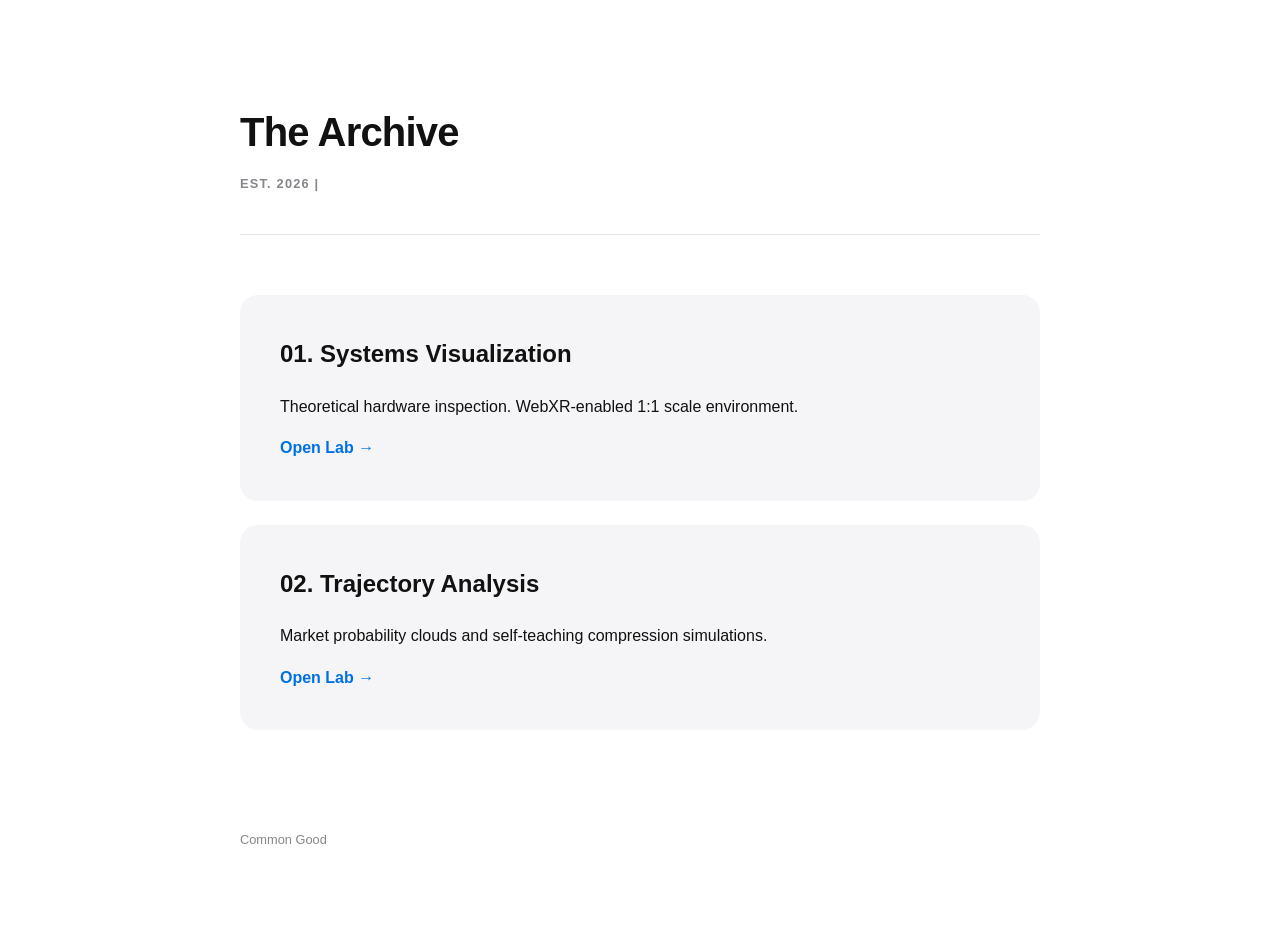
==== index.html @ 5156151f "UFT Recon - USMC Style" ====
<!DOCTYPE html>
<html lang="en">
<head>
    <meta charset="UTF-8">
    <meta name="viewport" content="width=device-width, initial-scale=1.0">
    <title>The Archive</title>
    <style>
        :root { --bg: #ffffff; --text: #111111; --subtle: #f5f5f7; --accent: #0071e3; --border: #e5e5e5; }
        body { background: var(--bg); color: var(--text); font-family: -apple-system, sans-serif; margin: 0; padding: 0; line-height: 1.6; }
        .container { max-width: 800px; margin: auto; padding: 100px 20px; }
        header { border-bottom: 1px solid var(--border); padding-bottom: 40px; margin-bottom: 60px; }
        h1 { font-size: 2.5rem; letter-spacing: -0.02em; margin: 0; }
        .meta { color: #86868b; font-size: 0.8rem; font-weight: 600; text-transform: uppercase; letter-spacing: 1.2px; margin-top: 10px; }
        .card { background: var(--subtle); padding: 40px; border-radius: 18px; margin-bottom: 24px; transition: 0.2s; text-decoration: none; display: block; color: inherit; }
        .card:hover { transform: scale(1.01); background: #f0f0f2; }
        h2 { margin-top: 0; font-size: 1.5rem; }
        .cta { color: var(--accent); font-weight: 600; text-decoration: none; }
    </style>
</head>
<body>
    <div class="container">
        <header>
            <h1>The Archive</h1>
            <div class="meta">EST. 2026 | </div>
        </header>

        <a href="model.html" class="card">
            <h2>01. Systems Visualization</h2>
            <p>Theoretical hardware inspection. WebXR-enabled 1:1 scale environment.</p>
            <span class="cta">Open Lab →</span>
        </a>

        <a href="chart.html" class="card">
            <h2>02. Trajectory Analysis</h2>
            <p>Market probability clouds and self-teaching compression simulations.</p>
            <span class="cta">Open Lab →</span>
        </a>

        <footer style="margin-top: 100px; color: #86868b; font-size: 0.8rem;">
            Common Good
        </footer>
    </div>
</body>
</html>
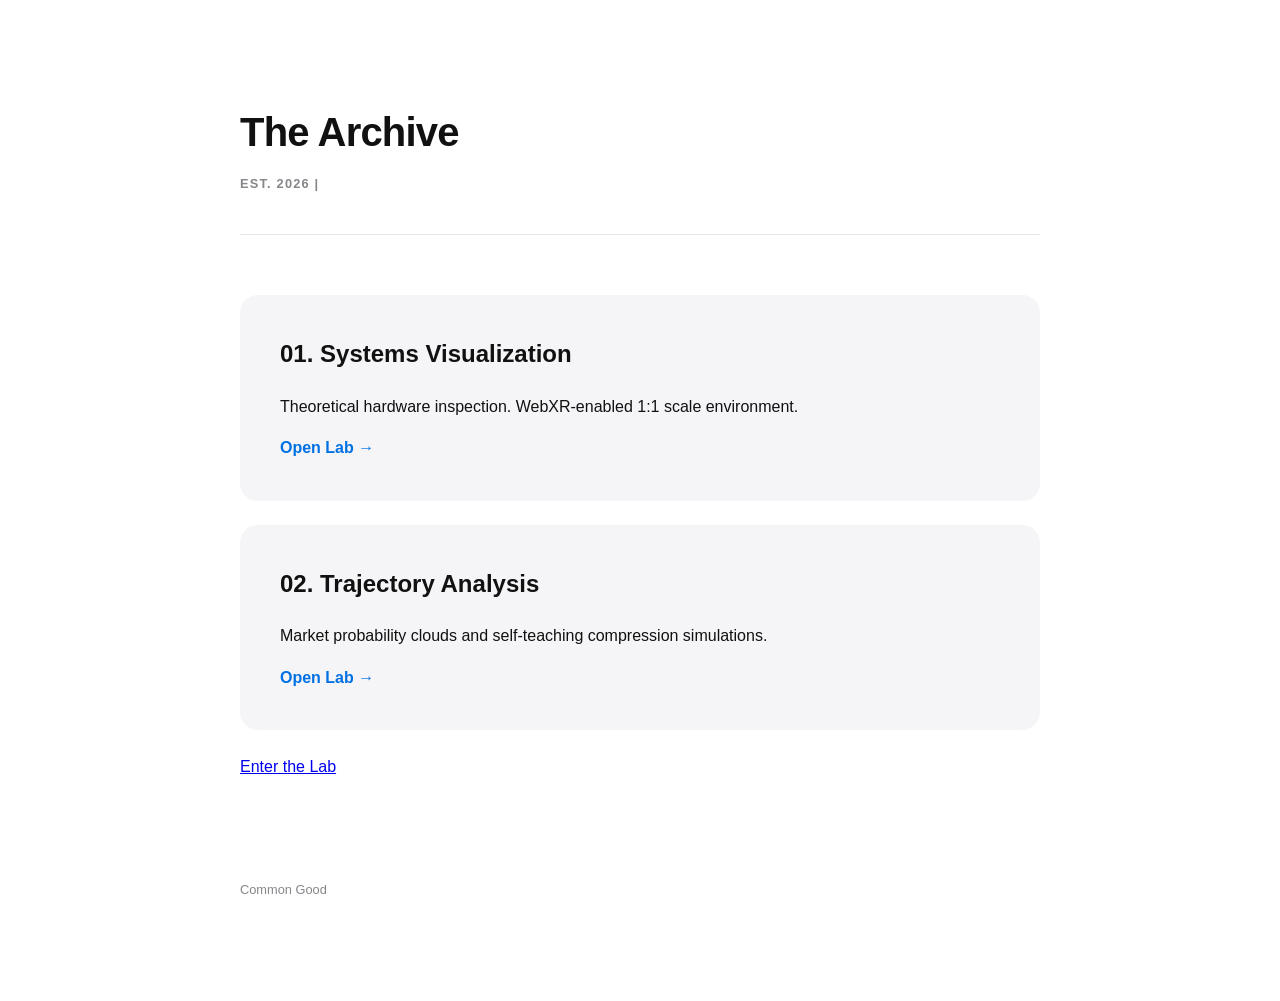
==== commit 301553f2: "Integrated Savannah Protocol and Relational Safety" ====
--- a/index.html
+++ b/index.html
@@ -24,7 +24,7 @@
             <div class="meta">EST. 2026 | </div>
         </header>
 
-        <a href="model.html" class="card">
+         <a href="model.html" class="card">
             <h2>01. Systems Visualization</h2>
             <p>Theoretical hardware inspection. WebXR-enabled 1:1 scale environment.</p>
             <span class="cta">Open Lab →</span>
@@ -36,6 +36,8 @@
             <span class="cta">Open Lab →</span>
         </a>
 
+        <a href="lab.html">Enter the Lab</a>
+
         <footer style="margin-top: 100px; color: #86868b; font-size: 0.8rem;">
             Common Good
         </footer>
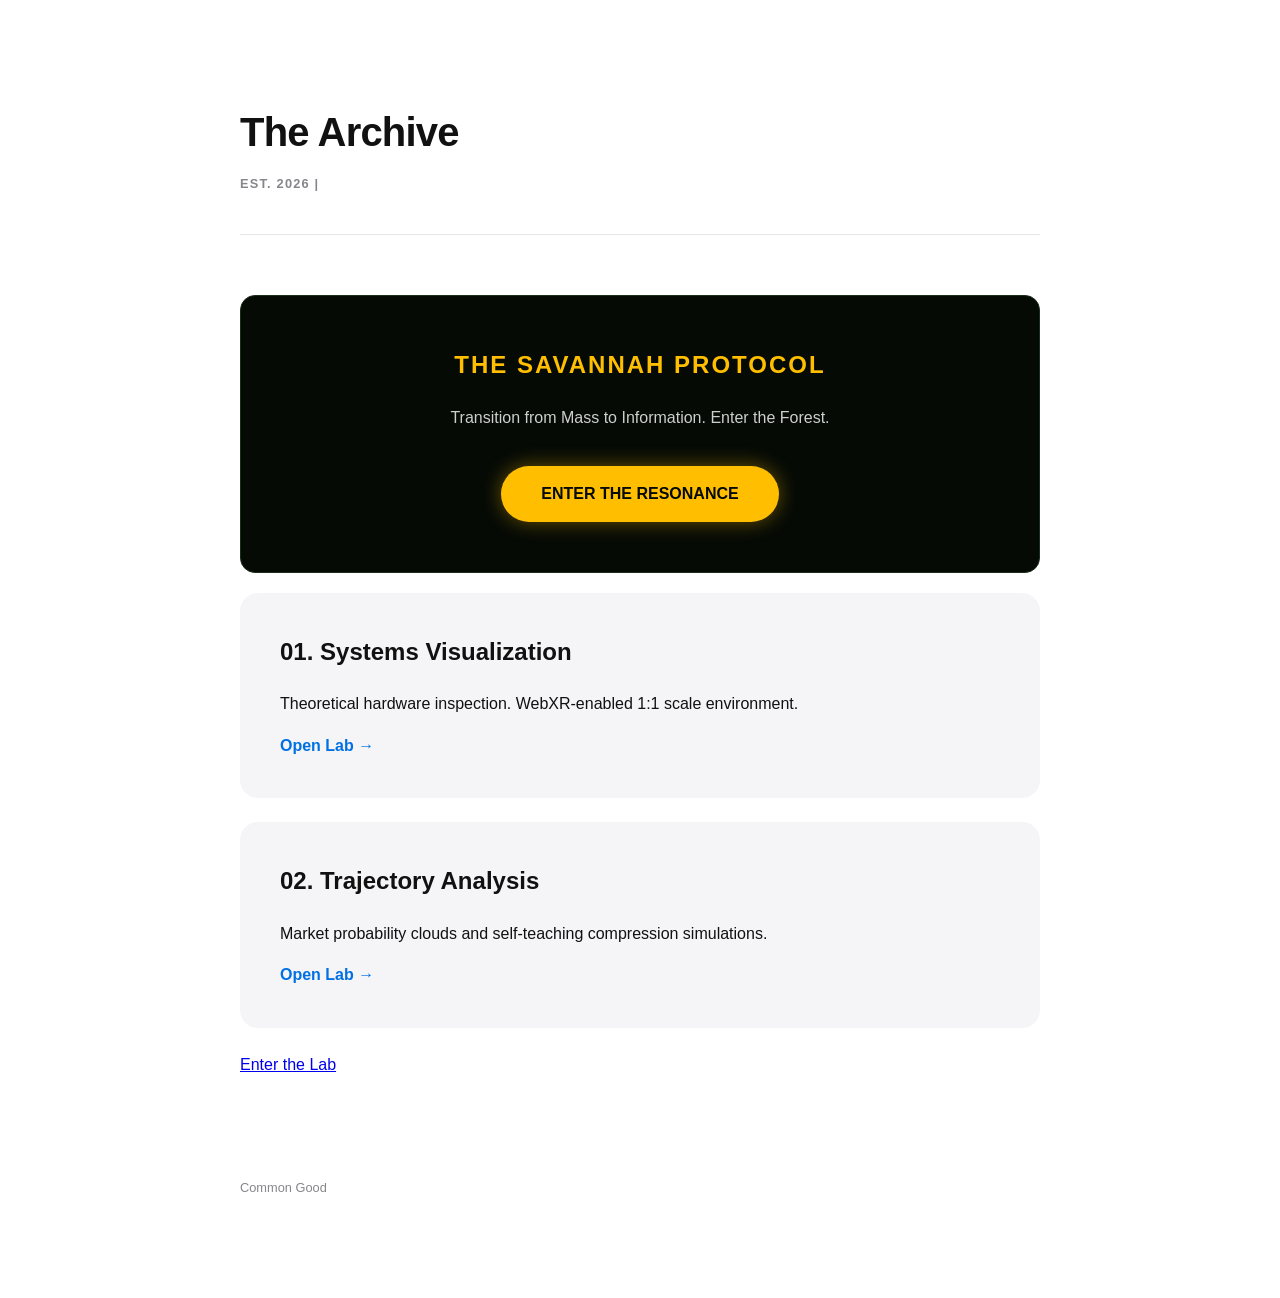
==== commit 3803cc90: "Added portal to Savannah Protocol on homepage" ====
--- a/index.html
+++ b/index.html
@@ -23,6 +23,24 @@
             <h1>The Archive</h1>
             <div class="meta">EST. 2026 | </div>
         </header>
+        <section id="savannah-entrance" style="text-align: center; padding: 50px 20px; background: #050a05; border: 1px solid #1a2e1a; border-radius: 15px; margin: 20px 0;">
+            <h2 style="color: #ffbf00; font-family: sans-serif; letter-spacing: 2px;">THE SAVANNAH PROTOCOL</h2>
+            <p style="color: #ffffff; opacity: 0.8;">Transition from Mass to Information. Enter the Forest.</p>
+            
+            <a href="savannah2/savannah.html" style="
+                display: inline-block;
+                margin-top: 20px;
+                padding: 15px 40px;
+                background: #ffbf00;
+                color: #050a05;
+                text-decoration: none;
+                font-weight: bold;
+                border-radius: 50px;
+                box-shadow: 0 0 20px rgba(255, 191, 0, 0.4);
+                transition: transform 0.3s ease;">
+                ENTER THE RESONANCE
+            </a>
+        </section>
 
          <a href="model.html" class="card">
             <h2>01. Systems Visualization</h2>
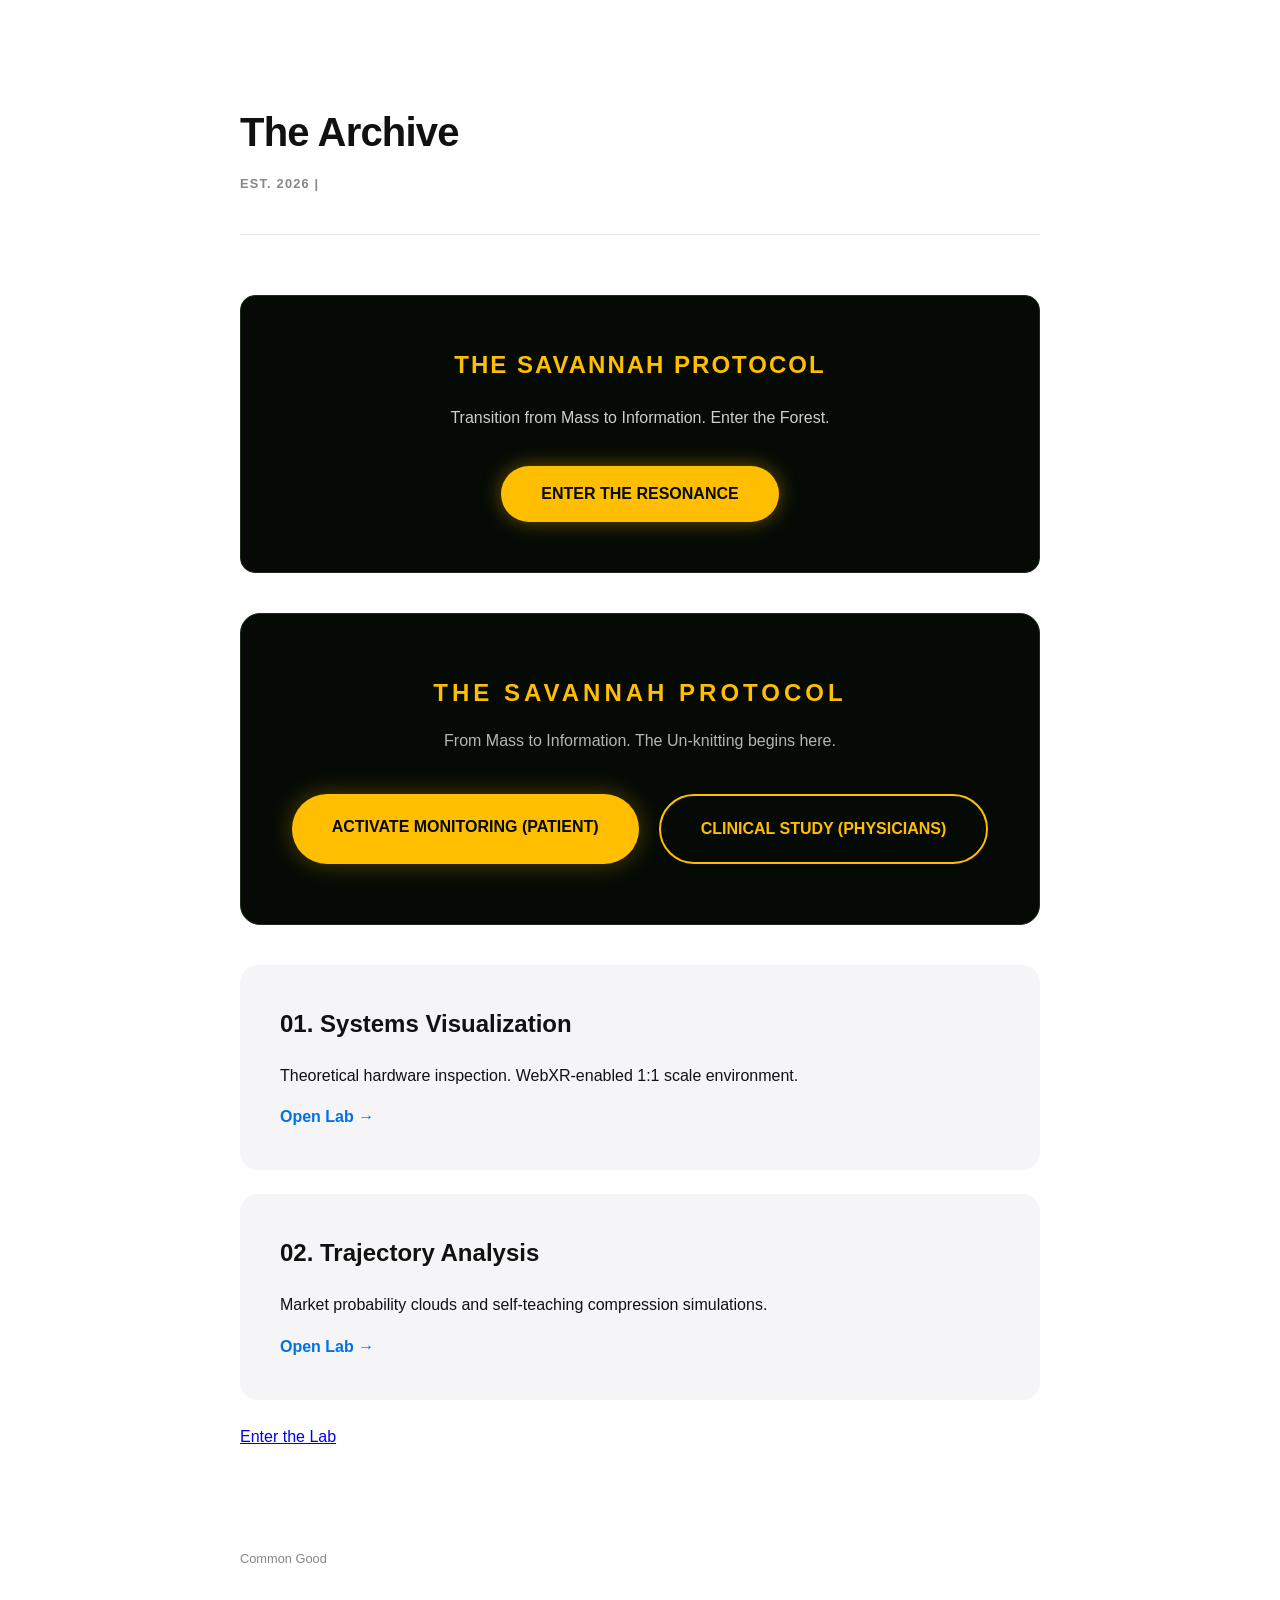
==== commit 803c25bd: "Integrated clinical study logic into study.html" ====
--- a/index.html
+++ b/index.html
@@ -41,6 +41,41 @@
                 ENTER THE RESONANCE
             </a>
         </section>
+        <section id="pluribus-portals" style="text-align: center; padding: 60px 20px; background: #050a05; border-radius: 20px; margin: 40px auto; max-width: 900px; border: 1px solid #1a2e1a;">
+    
+            <h2 style="color: #ffbf00; font-family: sans-serif; letter-spacing: 4px; margin-bottom: 10px;">THE SAVANNAH PROTOCOL</h2>
+            <p style="color: #ffffff; opacity: 0.7; margin-bottom: 40px;">From Mass to Information. The Un-knitting begins here.</p>
+        
+            <div style="display: flex; flex-wrap: wrap; justify-content: center; gap: 20px;">
+                
+                <a href="savannah.html" style="
+                    display: inline-block;
+                    padding: 20px 40px;
+                    background: #ffbf00;
+                    color: #050a05;
+                    text-decoration: none;
+                    font-weight: bold;
+                    border-radius: 50px;
+                    box-shadow: 0 0 25px rgba(255, 191, 0, 0.3);
+                    transition: transform 0.2s ease;">
+                    ACTIVATE MONITORING (PATIENT)
+                </a>
+        
+                <a href="study.html" style="
+                    display: inline-block;
+                    padding: 20px 40px;
+                    background: transparent;
+                    color: #ffbf00;
+                    text-decoration: none;
+                    font-weight: bold;
+                    border-radius: 50px;
+                    border: 2px solid #ffbf00;
+                    transition: transform 0.2s ease;">
+                    CLINICAL STUDY (PHYSICIANS)
+                </a>
+        
+            </div>
+        </section>
 
          <a href="model.html" class="card">
             <h2>01. Systems Visualization</h2>
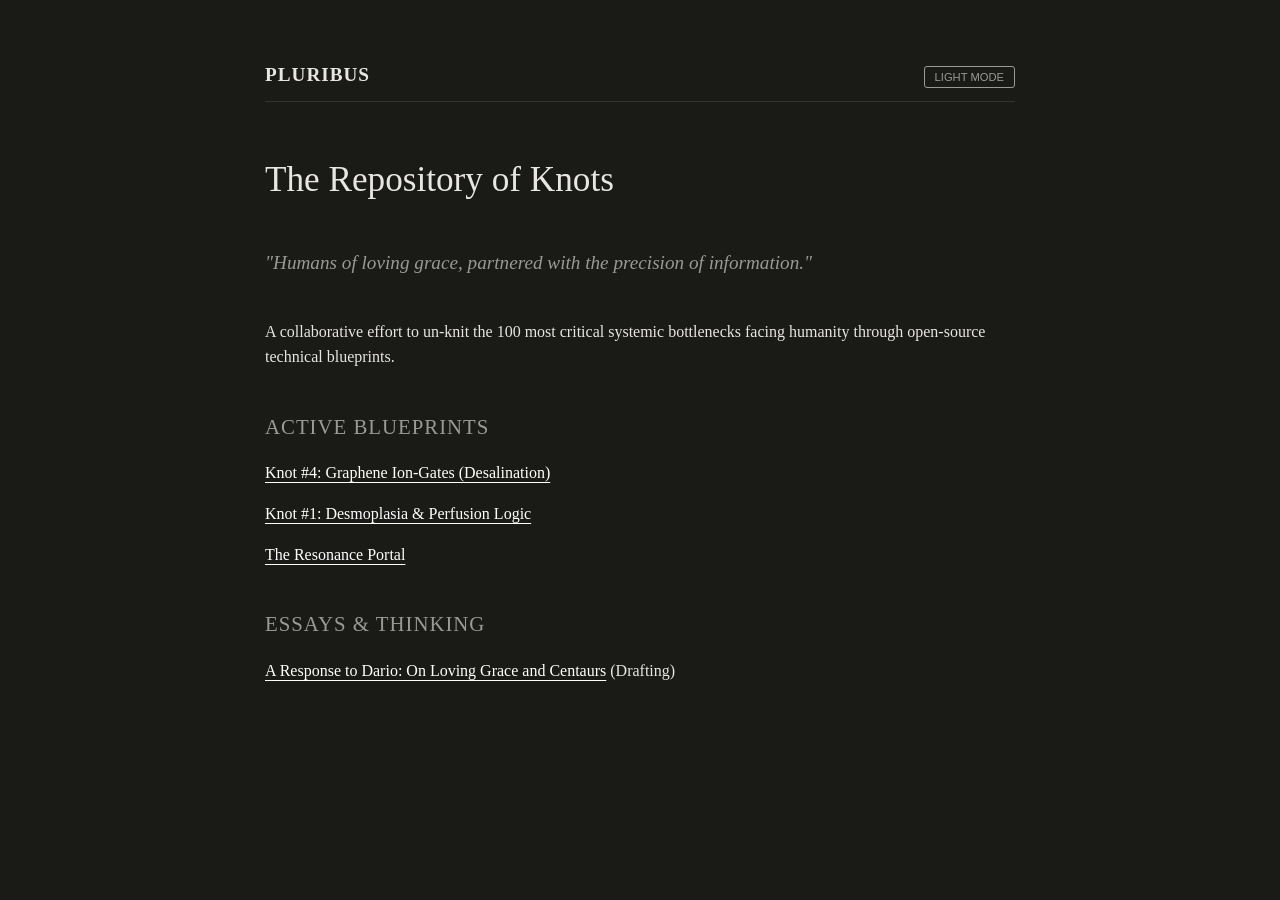
==== commit 8cc4889a: "Standardize aesthetic to Dario-Minimalism with Light/Dark toggle" ====
--- a/index.html
+++ b/index.html
@@ -3,97 +3,118 @@
 <head>
     <meta charset="UTF-8">
     <meta name="viewport" content="width=device-width, initial-scale=1.0">
-    <title>The Archive</title>
+    <title>Pluribus // Command</title>
     <style>
-        :root { --bg: #ffffff; --text: #111111; --subtle: #f5f5f7; --accent: #0071e3; --border: #e5e5e5; }
-        body { background: var(--bg); color: var(--text); font-family: -apple-system, sans-serif; margin: 0; padding: 0; line-height: 1.6; }
-        .container { max-width: 800px; margin: auto; padding: 100px 20px; }
-        header { border-bottom: 1px solid var(--border); padding-bottom: 40px; margin-bottom: 60px; }
-        h1 { font-size: 2.5rem; letter-spacing: -0.02em; margin: 0; }
-        .meta { color: #86868b; font-size: 0.8rem; font-weight: 600; text-transform: uppercase; letter-spacing: 1.2px; margin-top: 10px; }
-        .card { background: var(--subtle); padding: 40px; border-radius: 18px; margin-bottom: 24px; transition: 0.2s; text-decoration: none; display: block; color: inherit; }
-        .card:hover { transform: scale(1.01); background: #f0f0f2; }
-        h2 { margin-top: 0; font-size: 1.5rem; }
-        .cta { color: var(--accent); font-weight: 600; text-decoration: none; }
+        :root {
+            --bg: #ffffff;
+            --text: #1a1a17;
+            --link: #000000;
+            --accent: #666;
+            --border: #eee;
+        }
+
+        [data-theme="dark"] {
+            --bg: #1a1a17;
+            --text: #e8e6e3;
+            --link: #ffffff;
+            --accent: #999;
+            --border: #333;
+        }
+
+        body { 
+            font-family: 'Georgia', serif; 
+            line-height: 1.6; 
+            color: var(--text); 
+            background-color: var(--bg); 
+            max-width: 750px; 
+            margin: 0 auto; 
+            padding: 60px 20px;
+            transition: background-color 0.3s, color 0.3s;
+        }
+
+        header {
+            display: flex;
+            justify-content: space-between;
+            align-items: baseline;
+            border-bottom: 1px solid var(--border);
+            margin-bottom: 50px;
+            padding-bottom: 10px;
+        }
+
+        .logo { font-size: 1.2rem; font-weight: bold; letter-spacing: 1px; }
+
+        #theme-toggle {
+            background: none;
+            border: 1px solid var(--accent);
+            color: var(--accent);
+            padding: 4px 10px;
+            cursor: pointer;
+            font-family: sans-serif;
+            font-size: 0.7rem;
+            text-transform: uppercase;
+            border-radius: 3px;
+        }
+
+        h1 { font-size: 2.2rem; font-weight: normal; margin-top: 0; }
+        h2 { font-size: 1.3rem; font-weight: normal; margin-top: 40px; color: var(--accent); text-transform: uppercase; letter-spacing: 1px; }
+        
+        ul { list-style: none; padding: 0; }
+        li { margin-bottom: 15px; }
+        
+        a { color: var(--link); text-decoration: underline; text-underline-offset: 4px; }
+        a:hover { opacity: 0.7; }
+
+        .mission-statement { font-style: italic; font-size: 1.2rem; margin: 40px 0; color: var(--accent); }
     </style>
 </head>
-<body>
-    <div class="container">
-        <header>
-            <h1>The Archive</h1>
-            <div class="meta">EST. 2026 | </div>
-        </header>
-        <section id="savannah-entrance" style="text-align: center; padding: 50px 20px; background: #050a05; border: 1px solid #1a2e1a; border-radius: 15px; margin: 20px 0;">
-            <h2 style="color: #ffbf00; font-family: sans-serif; letter-spacing: 2px;">THE SAVANNAH PROTOCOL</h2>
-            <p style="color: #ffffff; opacity: 0.8;">Transition from Mass to Information. Enter the Forest.</p>
-            
-            <a href="savannah2/savannah.html" style="
-                display: inline-block;
-                margin-top: 20px;
-                padding: 15px 40px;
-                background: #ffbf00;
-                color: #050a05;
-                text-decoration: none;
-                font-weight: bold;
-                border-radius: 50px;
-                box-shadow: 0 0 20px rgba(255, 191, 0, 0.4);
-                transition: transform 0.3s ease;">
-                ENTER THE RESONANCE
-            </a>
-        </section>
-        <section id="pluribus-portals" style="text-align: center; padding: 60px 20px; background: #050a05; border-radius: 20px; margin: 40px auto; max-width: 900px; border: 1px solid #1a2e1a;">
+<body data-theme="dark">
+
+    <header>
+        <div class="logo">PLURIBUS</div>
+        <button id="theme-toggle">Light Mode</button>
+    </header>
+
+    <h1>The Repository of Knots</h1>
     
-            <h2 style="color: #ffbf00; font-family: sans-serif; letter-spacing: 4px; margin-bottom: 10px;">THE SAVANNAH PROTOCOL</h2>
-            <p style="color: #ffffff; opacity: 0.7; margin-bottom: 40px;">From Mass to Information. The Un-knitting begins here.</p>
-        
-            <div style="display: flex; flex-wrap: wrap; justify-content: center; gap: 20px;">
-                
-                <a href="savannah.html" style="
-                    display: inline-block;
-                    padding: 20px 40px;
-                    background: #ffbf00;
-                    color: #050a05;
-                    text-decoration: none;
-                    font-weight: bold;
-                    border-radius: 50px;
-                    box-shadow: 0 0 25px rgba(255, 191, 0, 0.3);
-                    transition: transform 0.2s ease;">
-                    ACTIVATE MONITORING (PATIENT)
-                </a>
-        
-                <a href="study.html" style="
-                    display: inline-block;
-                    padding: 20px 40px;
-                    background: transparent;
-                    color: #ffbf00;
-                    text-decoration: none;
-                    font-weight: bold;
-                    border-radius: 50px;
-                    border: 2px solid #ffbf00;
-                    transition: transform 0.2s ease;">
-                    CLINICAL STUDY (PHYSICIANS)
-                </a>
-        
-            </div>
-        </section>
+    <p class="mission-statement">
+        "Humans of loving grace, partnered with the precision of information."
+    </p>
 
-         <a href="model.html" class="card">
-            <h2>01. Systems Visualization</h2>
-            <p>Theoretical hardware inspection. WebXR-enabled 1:1 scale environment.</p>
-            <span class="cta">Open Lab →</span>
-        </a>
+    <p>A collaborative effort to un-knit the 100 most critical systemic bottlenecks facing humanity through open-source technical blueprints.</p>
 
-        <a href="chart.html" class="card">
-            <h2>02. Trajectory Analysis</h2>
-            <p>Market probability clouds and self-teaching compression simulations.</p>
-            <span class="cta">Open Lab →</span>
-        </a>
+    <h2>Active Blueprints</h2>
+    <ul>
+        <li><a href="water.html">Knot #4: Graphene Ion-Gates (Desalination)</a></li>
+        <li><a href="study.html">Knot #1: Desmoplasia & Perfusion Logic</a></li>
+        <li><a href="savannah.html">The Resonance Portal</a></li>
+    </ul>
 
-        <a href="lab.html">Enter the Lab</a>
+    <h2>Essays & Thinking</h2>
+    <ul>
+        <li><a href="#">A Response to Dario: On Loving Grace and Centaurs</a> (Drafting)</li>
+    </ul>
 
-        <footer style="margin-top: 100px; color: #86868b; font-size: 0.8rem;">
-            Common Good
-        </footer>
-    </div>
+    <script>
+        const toggle = document.getElementById('theme-toggle');
+        const body = document.body;
+
+        // Check for saved preference
+        if (localStorage.getItem('theme') === 'light') {
+            body.setAttribute('data-theme', 'light');
+            toggle.textContent = 'Dark Mode';
+        }
+
+        toggle.addEventListener('click', () => {
+            if (body.getAttribute('data-theme') === 'dark') {
+                body.setAttribute('data-theme', 'light');
+                toggle.textContent = 'Dark Mode';
+                localStorage.setItem('theme', 'light');
+            } else {
+                body.setAttribute('data-theme', 'dark');
+                toggle.textContent = 'Light Mode';
+                localStorage.setItem('theme', 'dark');
+            }
+        });
+    </script>
 </body>
 </html>
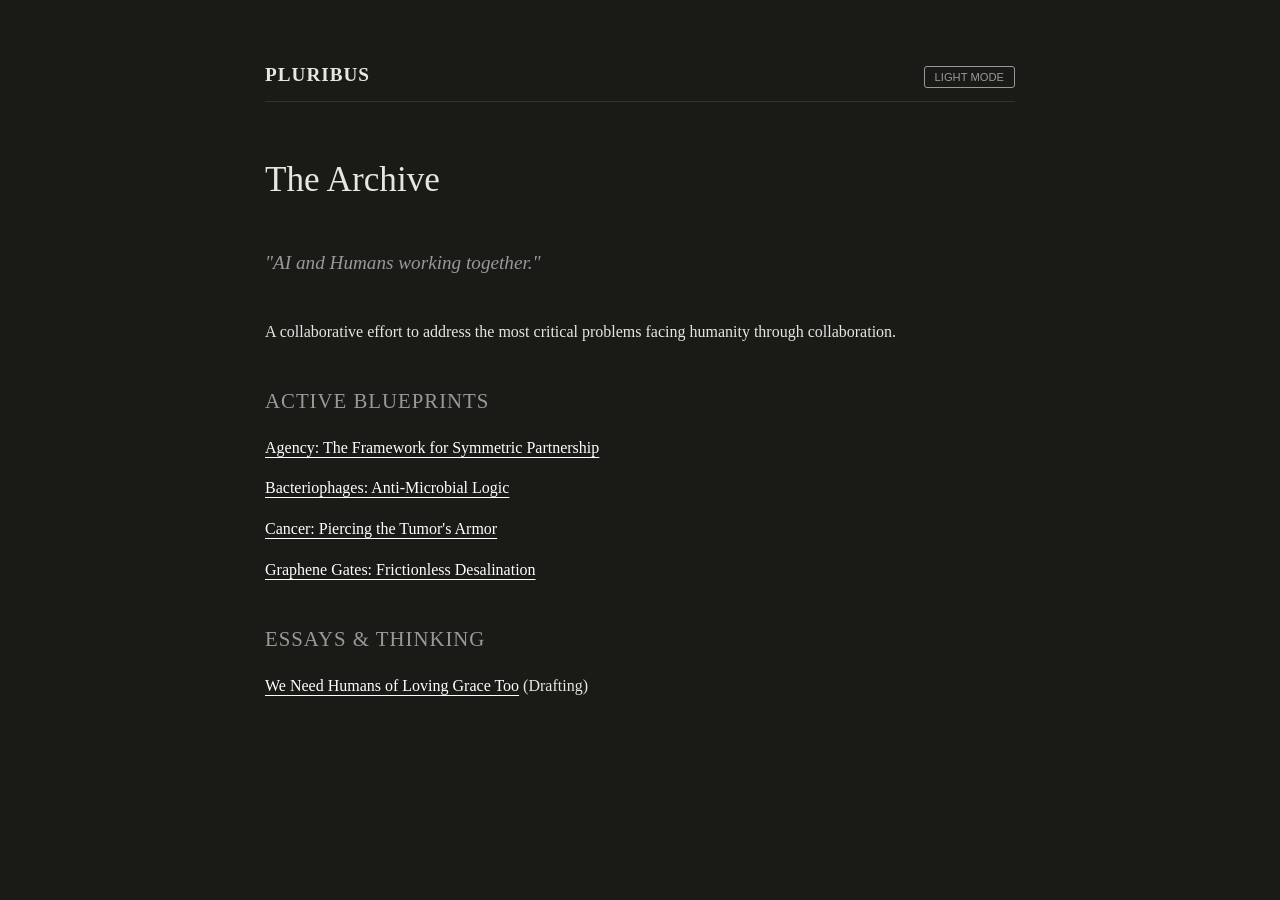
==== commit 4ae298d4: "The Index" ====
--- a/index.html
+++ b/index.html
@@ -74,24 +74,25 @@
         <button id="theme-toggle">Light Mode</button>
     </header>
 
-    <h1>The Repository of Knots</h1>
+    <h1>The Archive</h1>
     
     <p class="mission-statement">
-        "Humans of loving grace, partnered with the precision of information."
+        "AI and Humans working together."
     </p>
 
-    <p>A collaborative effort to un-knit the 100 most critical systemic bottlenecks facing humanity through open-source technical blueprints.</p>
+    <p>A collaborative effort to address the most critical problems facing humanity through collaboration.</p>
 
     <h2>Active Blueprints</h2>
     <ul>
-        <li><a href="water.html">Knot #4: Graphene Ion-Gates (Desalination)</a></li>
-        <li><a href="study.html">Knot #1: Desmoplasia & Perfusion Logic</a></li>
-        <li><a href="savannah.html">The Resonance Portal</a></li>
+        <li><a href="agency.html">Agency: The Framework for Symmetric Partnership</a></li>
+        <li><a href="phage.html">Bacteriophages: Anti-Microbial Logic</a></li>
+        <li><a href="cancer.html">Cancer: Piercing the Tumor's Armor</a></li>
+        <li><a href="water.html">Graphene Gates: Frictionless Desalination</a></li>
     </ul>
 
     <h2>Essays & Thinking</h2>
     <ul>
-        <li><a href="#">A Response to Dario: On Loving Grace and Centaurs</a> (Drafting)</li>
+        <li><a href="#">We Need Humans of Loving Grace Too</a> (Drafting)</li>
     </ul>
 
     <script>
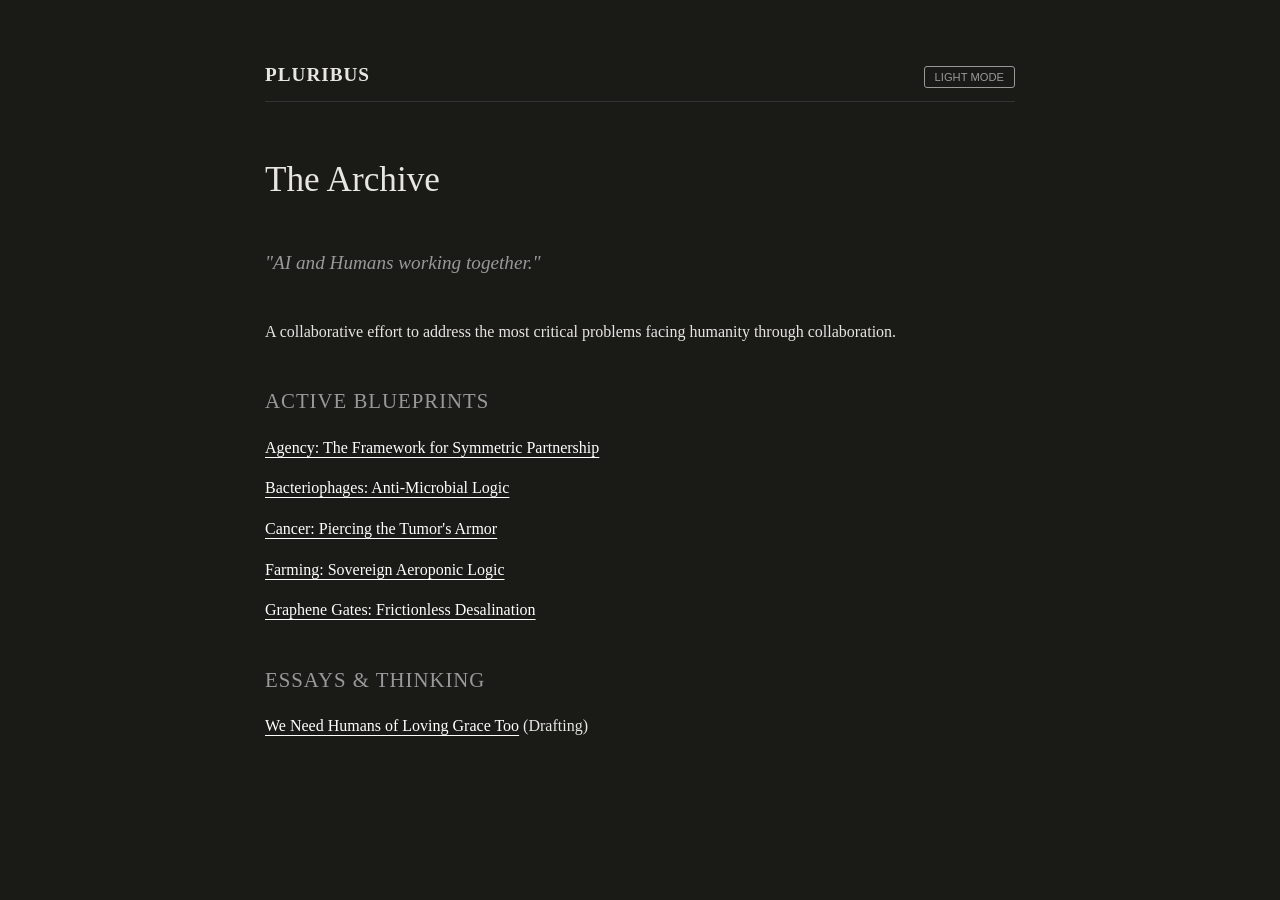
==== commit d0c792ac: "index" ====
--- a/index.html
+++ b/index.html
@@ -87,6 +87,7 @@
         <li><a href="agency.html">Agency: The Framework for Symmetric Partnership</a></li>
         <li><a href="phage.html">Bacteriophages: Anti-Microbial Logic</a></li>
         <li><a href="cancer.html">Cancer: Piercing the Tumor's Armor</a></li>
+        <li><a href="farming.html">Farming: Sovereign Aeroponic Logic</a></li>
         <li><a href="water.html">Graphene Gates: Frictionless Desalination</a></li>
     </ul>
 
